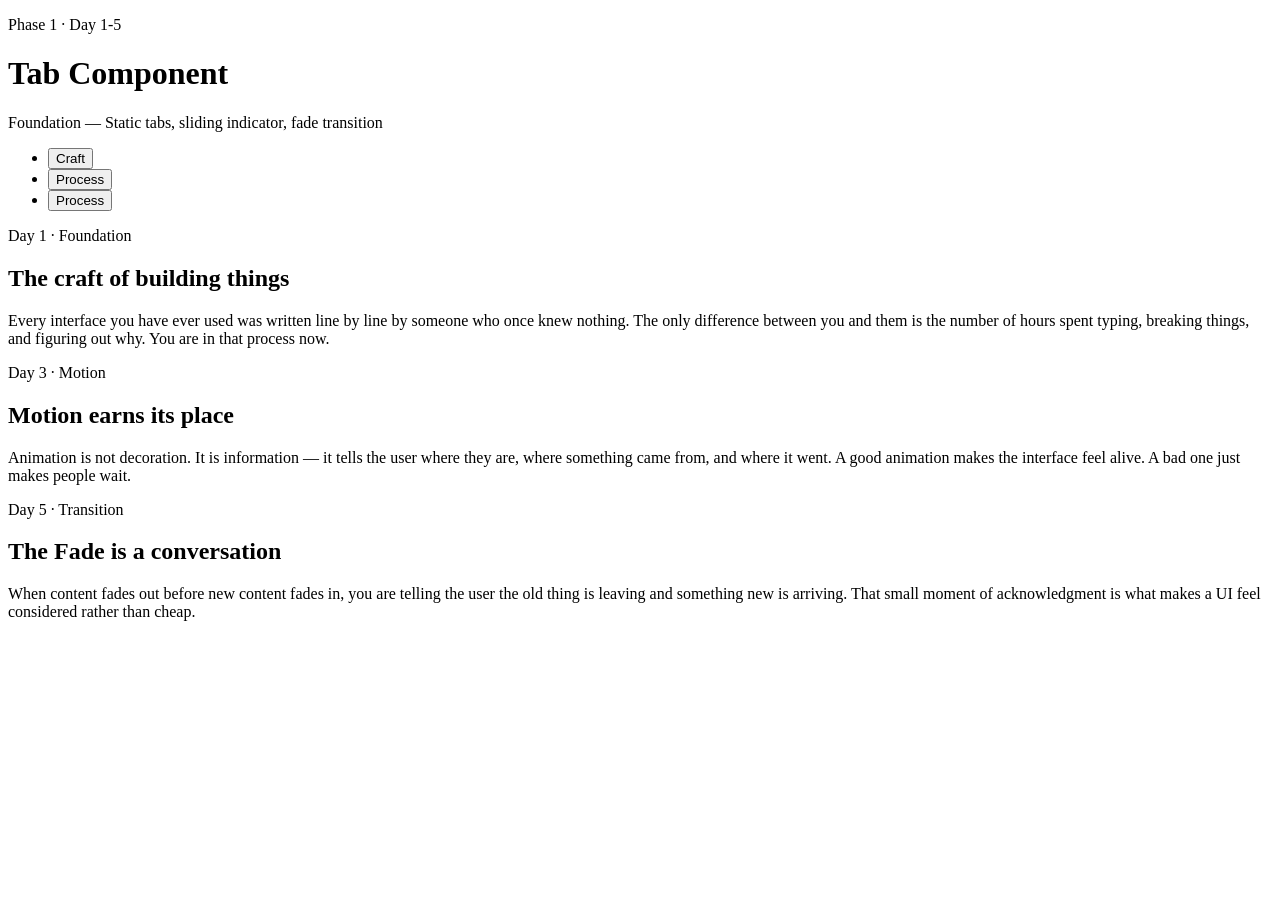
==== phase-1-foundation-structure/Day-1/index.html @ 2542fdf8 "Day 1 - Phase 1 foundational structure HTML added" ====
<!doctype html>

<html lang="en">
  <head>
    <meta charset="UTF-8" />
    <meta name="viewport" content="width=device-width, initial-scale=1.0" />
    <meta name="description" content="Day 1 of Tabs Practice" />

    <!-- Google Fonts: loaded from the internet before the page renders -->
    <link rel="preconnect" href="https://fonts.googleapis.com" />
    <link rel="preconnect" href="https://fonts.gstatic.com" crossorigin />
    <link
      href="https://fonts.googleapis.com/css2?family=DM+Sans:wght@400;500&family=DM+Serif+Display&display=swap"
      rel="stylesheet"
    />
    <!--My Stylsheet-->
    <link rel="stylesheet" href="style.css" />

    <title>TABS - PHASE 1</title>
  </head>

  <body>
    <div class="page">
      <!-- PAGE HEADING -->
      <div class="page-header">
        <p class="page-label">Phase 1 · Day 1-5</p>
        <h1 class="page-title">Tab Component</h1>
        <p class="page-subtitle">Foundation — Static tabs, sliding indicator, fade transition</p>
      </div>

      <div class="tabs-component">
        <ul class="tablist" role="tablist">
          <li>
            <button class="tab-btn active" data-tab="craft" role="tab">Craft</button>
          </li>

          <li>
            <button class="tab-btn" data-tab="process" role="tab">Process</button>
          </li>

          <li>
            <button class="tab-btn" data-tab="ship" role="tab">Process</button>
          </li>
        </ul>

        <!--SLIDING INDICATOR-->
        <div class="tab-indicator" id="tab-indicator"></div>

        <!--CONTENT PANELS-->
        <div class="tab-panels">
          <!--Panel 1 -- has ACTIVE class-->
          <div class="tab-panel active" id="craft" role="tabpanel">
            <p class="panel-eyebrow">Day 1 · Foundation</p>
            <h2 class="panel-title">The craft of building things</h2>
            <p class="panel-body">
              Every interface you have ever used was written line by line by someone who once knew nothing. The only
              difference between you and them is the number of hours spent typing, breaking things, and figuring out
              why. You are in that process now.
            </p>
          </div>

          <!--Panel 2 -- no Active -- Hidden by default-->
          <div class="tab-panel" id="process" role="tabpanel">
            <p class="panel-eyebrow">Day 3 · Motion</p>
            <h2 class="panel-title">Motion earns its place</h2>
            <p class="panel-body">
              Animation is not decoration. It is information — it tells the user where they are, where something came
              from, and where it went. A good animation makes the interface feel alive. A bad one just makes people
              wait.
            </p>
          </div>

          <!--Panel 3 -->
          <div class="tab-panel" id="ship" role="tabpanel">
            <p class="panel-eyebrow">Day 5 · Transition</p>
            <h2 class="panel-title">The Fade is a conversation</h2>
            <p class="panel-body">
              When content fades out before new content fades in, you are telling the user the old thing is leaving and
              something new is arriving. That small moment of acknowledgment is what makes a UI feel considered rather
              than cheap.
            </p>
          </div>
        </div>
        <!-- end .tab-panels -->
      </div>
      <!-- end .tabs-component -->
    </div>
    <!-- end .page -->

    <script src="script.js"></script>
  </body>
</html>
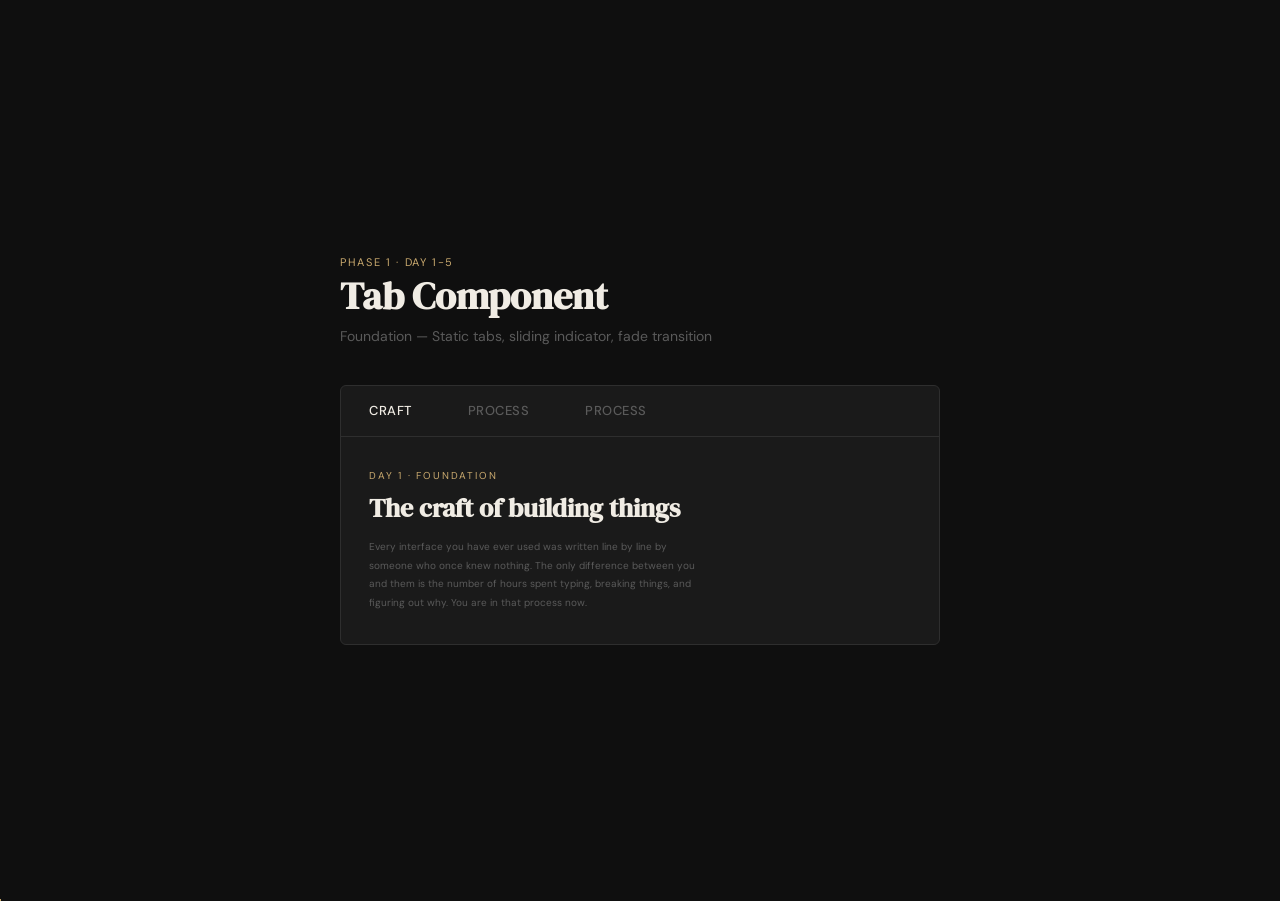
==== commit 3c13bccf: "Phase 1 Full HTML & CSS complete while looking" ====
--- a/phase-1-foundation-structure/Day-1/index.html
+++ b/phase-1-foundation-structure/Day-1/index.html
@@ -29,7 +29,7 @@
       </div>
 
       <div class="tabs-component">
-        <ul class="tablist" role="tablist">
+        <ul class="tab-list" role="tablist">
           <li>
             <button class="tab-btn active" data-tab="craft" role="tab">Craft</button>
           </li>
--- a/phase-1-foundation-structure/Day-1/style.css
+++ b/phase-1-foundation-structure/Day-1/style.css
@@ -0,0 +1,177 @@
+/* CSS VARIABLES */
+
+:root {
+  --color-bg: #0f0f0f;
+  --color-surface: #1a1a1a;
+  --color-border: #2e2e2e;
+  --color-text: #f0ece4;
+  --color-muted: #5a5a5a;
+  --color-accent: #c9a96e;
+
+  --font-display: "DM Serif Display", Georgia, serif;
+  --font-body: "DM Sans", sans-serif;
+
+  --radius: 6px;
+}
+
+*,
+*::before,
+*::after {
+  margin: 0;
+  padding: 0;
+  box-sizing: border-box;
+}
+
+body {
+  font-family: var(--font-body);
+  background: var(--color-bg);
+  color: var(--color-text);
+  min-height: 100vh;
+  padding: 20px;
+  display: flex;
+  justify-content: center;
+  align-items: center;
+}
+/* ============================================================
+   PAGE WRAPPER
+   Constrains content width and stacks children vertically.
+============================================================ */
+.page {
+  width: 100%;
+  max-width: 600px;
+  display: flex;
+  flex-direction: column;
+  gap: 2.5rem;
+}
+/*===========================================================
+PAGE HEADER
+===========================================================*/
+.page-label {
+  font-size: 11px;
+  letter-spacing: 0.15em;
+  text-transform: uppercase;
+  color: var(--color-accent);
+  margin-bottom: 6px;
+}
+
+.page-title {
+  font-family: var(--font-display);
+  font-size: 38px;
+  line-height: 1.15;
+  margin-bottom: 8px;
+}
+
+.page-subtitle {
+  font-size: 14px;
+  color: var(--color-muted);
+}
+/* ============================================================
+   TABS COMPONENT — OUTER WRAPPER
+============================================================ */
+.tabs-component {
+  background-color: var(--color-surface);
+  border: 1px solid var(--color-border);
+  border-radius: var(--radius);
+  overflow: hidden;
+}
+/* ============================================================
+   TAB LIST — THE ROW OF BUTTONS
+   position: relative is critical here.
+============================================================ */
+.tab-list {
+  display: flex;
+  list-style: none;
+  border-bottom: 1px solid var(--color-border);
+  position: relative;
+}
+/* ============================================================
+   TAB BUTTON
+============================================================ */
+.tab-btn {
+  padding: 16px 28px;
+  font-family: var(--font-body);
+  font-size: 13px;
+  font-weight: 500;
+  letter-spacing: 0.04em;
+  text-transform: uppercase;
+  background: transparent;
+  border: none;
+  outline: none;
+  cursor: pointer;
+  color: var(--color-muted);
+  margin-bottom: -1px;
+  border-bottom: 2px solid transparent;
+  transition: color 0.2s ease;
+}
+
+.tab-btn:hover {
+  color: var(--color-text);
+}
+/* When JavaScript adds .active to a button */
+.tab-btn.active {
+  color: var(--color-text);
+}
+/* ============================================================
+   SLIDING INDICATOR
+============================================================ */
+.tab-indicator {
+  position: absolute;
+  bottom: -1px;
+  left: 0;
+  height: 2px;
+  width: 1px;
+  background-color: var(--color-accent);
+  transform-origin: left;
+  transition: transform 0.35s cubic-bezier(0.4, 0, 0.2, 1);
+}
+/* ============================================================
+   PANEL STAGE — CONTAINER FOR ALL PANELS
+============================================================ */
+.tab-panels {
+  position: relative;
+  min-height: 200px;
+}
+
+.tab-panel {
+  position: absolute;
+  top: 0;
+  left: 0;
+  width: 100%;
+  padding: 32px 28px;
+
+  opacity: 0;
+  visibility: hidden;
+}
+/* ============================================================
+   TAB PANEL — ACTIVE / VISIBLE STATE
+============================================================ */
+.tab-panel.active {
+  position: relative;
+  opacity: 1;
+  visibility: visible;
+  pointer-events: auto;
+}
+/* ============================================================
+  PANEL CONTENT
+============================================================ */
+.panel-eyebrow {
+  font-size: 10px;
+  letter-spacing: 0.18em;
+  text-transform: uppercase;
+  color: var(--color-accent);
+  margin-bottom: 10px;
+}
+
+.panel-title {
+  font-family: var(--font-display);
+  font-size: 26px;
+  line-height: 1.25;
+  margin-bottom: 14px;
+}
+
+.panel-body {
+  font-size: 10px;
+  line-height: 1.85;
+  color: var(--color-muted);
+  max-width: 48ch;
+}
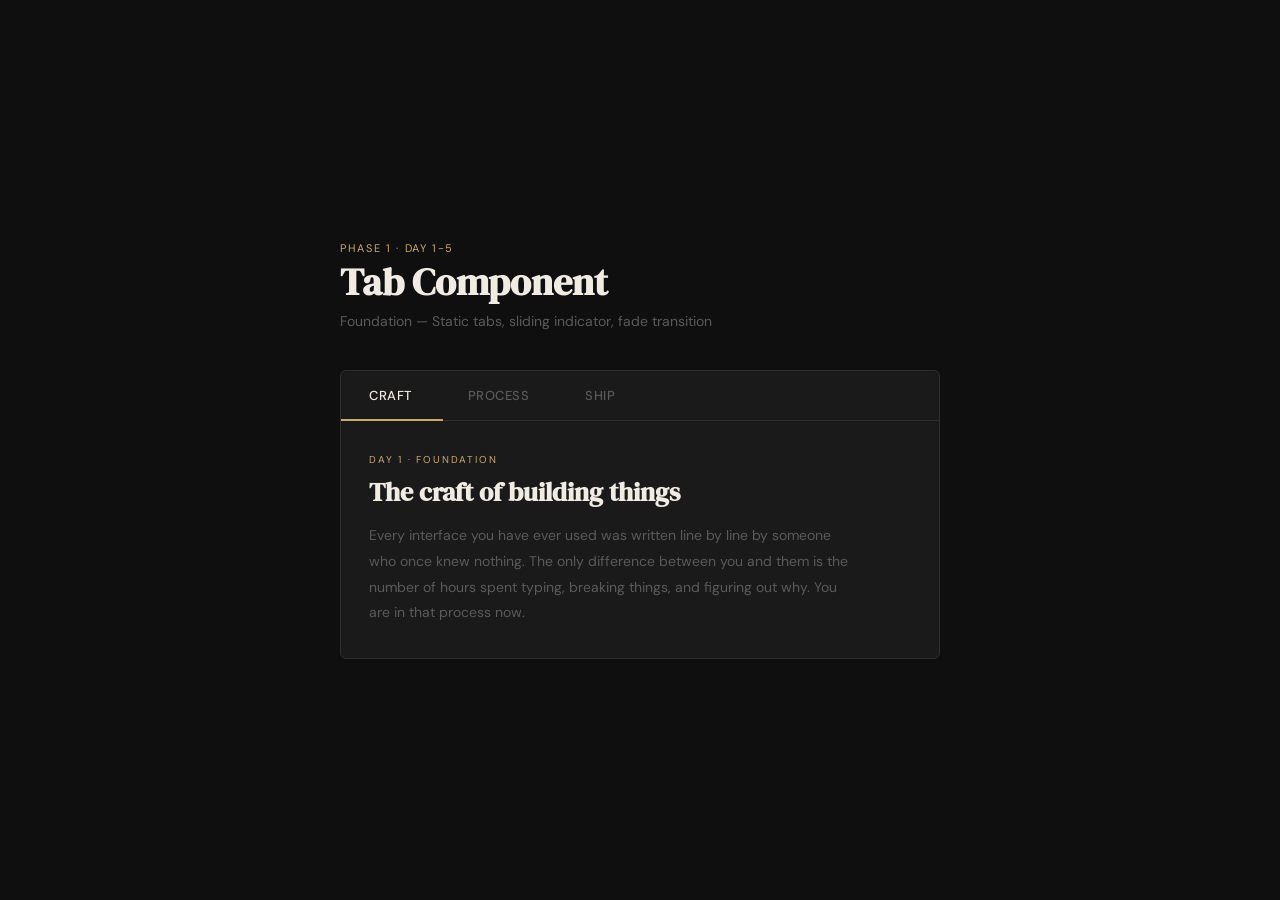
==== commit 54f5affd: "Day 1 phase-1-foundation-structure complete" ====
--- a/phase-1-foundation-structure/Day-1/index.html
+++ b/phase-1-foundation-structure/Day-1/index.html
@@ -6,14 +6,13 @@
     <meta name="viewport" content="width=device-width, initial-scale=1.0" />
     <meta name="description" content="Day 1 of Tabs Practice" />
 
-    <!-- Google Fonts: loaded from the internet before the page renders -->
     <link rel="preconnect" href="https://fonts.googleapis.com" />
     <link rel="preconnect" href="https://fonts.gstatic.com" crossorigin />
     <link
       href="https://fonts.googleapis.com/css2?family=DM+Sans:wght@400;500&family=DM+Serif+Display&display=swap"
       rel="stylesheet"
     />
-    <!--My Stylsheet-->
+
     <link rel="stylesheet" href="style.css" />
 
     <title>TABS - PHASE 1</title>
@@ -21,7 +20,6 @@
 
   <body>
     <div class="page">
-      <!-- PAGE HEADING -->
       <div class="page-header">
         <p class="page-label">Phase 1 · Day 1-5</p>
         <h1 class="page-title">Tab Component</h1>
@@ -29,26 +27,25 @@
       </div>
 
       <div class="tabs-component">
-        <ul class="tab-list" role="tablist">
-          <li>
-            <button class="tab-btn active" data-tab="craft" role="tab">Craft</button>
-          </li>
+        <div class="tab-header">
+          <ul class="tab-list" role="tablist">
+            <li>
+              <button class="tab-btn active" data-tab="craft" role="tab">Craft</button>
+            </li>
 
-          <li>
-            <button class="tab-btn" data-tab="process" role="tab">Process</button>
-          </li>
+            <li>
+              <button class="tab-btn" data-tab="process" role="tab">Process</button>
+            </li>
 
-          <li>
-            <button class="tab-btn" data-tab="ship" role="tab">Process</button>
-          </li>
-        </ul>
+            <li>
+              <button class="tab-btn" data-tab="ship" role="tab">Ship</button>
+            </li>
+          </ul>
 
-        <!--SLIDING INDICATOR-->
-        <div class="tab-indicator" id="tab-indicator"></div>
+          <div class="tab-indicator" id="tab-indicator"></div>
+        </div>
 
-        <!--CONTENT PANELS-->
         <div class="tab-panels">
-          <!--Panel 1 -- has ACTIVE class-->
           <div class="tab-panel active" id="craft" role="tabpanel">
             <p class="panel-eyebrow">Day 1 · Foundation</p>
             <h2 class="panel-title">The craft of building things</h2>
@@ -59,7 +56,6 @@
             </p>
           </div>
 
-          <!--Panel 2 -- no Active -- Hidden by default-->
           <div class="tab-panel" id="process" role="tabpanel">
             <p class="panel-eyebrow">Day 3 · Motion</p>
             <h2 class="panel-title">Motion earns its place</h2>
@@ -70,10 +66,9 @@
             </p>
           </div>
 
-          <!--Panel 3 -->
           <div class="tab-panel" id="ship" role="tabpanel">
             <p class="panel-eyebrow">Day 5 · Transition</p>
-            <h2 class="panel-title">The Fade is a conversation</h2>
+            <h2 class="panel-title">The fade is a conversation</h2>
             <p class="panel-body">
               When content fades out before new content fades in, you are telling the user the old thing is leaving and
               something new is arriving. That small moment of acknowledgment is what makes a UI feel considered rather
@@ -81,11 +76,8 @@
             </p>
           </div>
         </div>
-        <!-- end .tab-panels -->
       </div>
-      <!-- end .tabs-component -->
     </div>
-    <!-- end .page -->
 
     <script src="script.js"></script>
   </body>
--- a/phase-1-foundation-structure/Day-1/style.css
+++ b/phase-1-foundation-structure/Day-1/style.css
@@ -1,5 +1,3 @@
-/* CSS VARIABLES */
-
 :root {
   --color-bg: #0f0f0f;
   --color-surface: #1a1a1a;
@@ -32,10 +30,7 @@
   justify-content: center;
   align-items: center;
 }
-/* ============================================================
-   PAGE WRAPPER
-   Constrains content width and stacks children vertically.
-============================================================ */
+
 .page {
   width: 100%;
   max-width: 600px;
@@ -43,9 +38,7 @@
   flex-direction: column;
   gap: 2.5rem;
 }
-/*===========================================================
-PAGE HEADER
-===========================================================*/
+
 .page-label {
   font-size: 11px;
   letter-spacing: 0.15em;
@@ -65,28 +58,25 @@
   font-size: 14px;
   color: var(--color-muted);
 }
-/* ============================================================
-   TABS COMPONENT — OUTER WRAPPER
-============================================================ */
+
 .tabs-component {
   background-color: var(--color-surface);
   border: 1px solid var(--color-border);
   border-radius: var(--radius);
   overflow: hidden;
 }
-/* ============================================================
-   TAB LIST — THE ROW OF BUTTONS
-   position: relative is critical here.
-============================================================ */
+
+.tab-header {
+  position: relative;
+  border-bottom: 1px solid var(--color-border);
+}
+
 .tab-list {
   display: flex;
   list-style: none;
-  border-bottom: 1px solid var(--color-border);
   position: relative;
 }
-/* ============================================================
-   TAB BUTTON
-============================================================ */
+
 .tab-btn {
   padding: 16px 28px;
   font-family: var(--font-body);
@@ -99,21 +89,17 @@
   outline: none;
   cursor: pointer;
   color: var(--color-muted);
-  margin-bottom: -1px;
-  border-bottom: 2px solid transparent;
   transition: color 0.2s ease;
 }
 
 .tab-btn:hover {
   color: var(--color-text);
 }
-/* When JavaScript adds .active to a button */
+
 .tab-btn.active {
   color: var(--color-text);
 }
-/* ============================================================
-   SLIDING INDICATOR
-============================================================ */
+
 .tab-indicator {
   position: absolute;
   bottom: -1px;
@@ -124,9 +110,7 @@
   transform-origin: left;
   transition: transform 0.35s cubic-bezier(0.4, 0, 0.2, 1);
 }
-/* ============================================================
-   PANEL STAGE — CONTAINER FOR ALL PANELS
-============================================================ */
+
 .tab-panels {
   position: relative;
   min-height: 200px;
@@ -141,19 +125,19 @@
 
   opacity: 0;
   visibility: hidden;
+  pointer-events: none;
+  transition:
+    opacity 0.25s ease,
+    visibility 0.25s ease;
 }
-/* ============================================================
-   TAB PANEL — ACTIVE / VISIBLE STATE
-============================================================ */
+
 .tab-panel.active {
   position: relative;
   opacity: 1;
   visibility: visible;
   pointer-events: auto;
 }
-/* ============================================================
-  PANEL CONTENT
-============================================================ */
+
 .panel-eyebrow {
   font-size: 10px;
   letter-spacing: 0.18em;
@@ -170,7 +154,7 @@
 }
 
 .panel-body {
-  font-size: 10px;
+  font-size: 14px;
   line-height: 1.85;
   color: var(--color-muted);
   max-width: 48ch;
